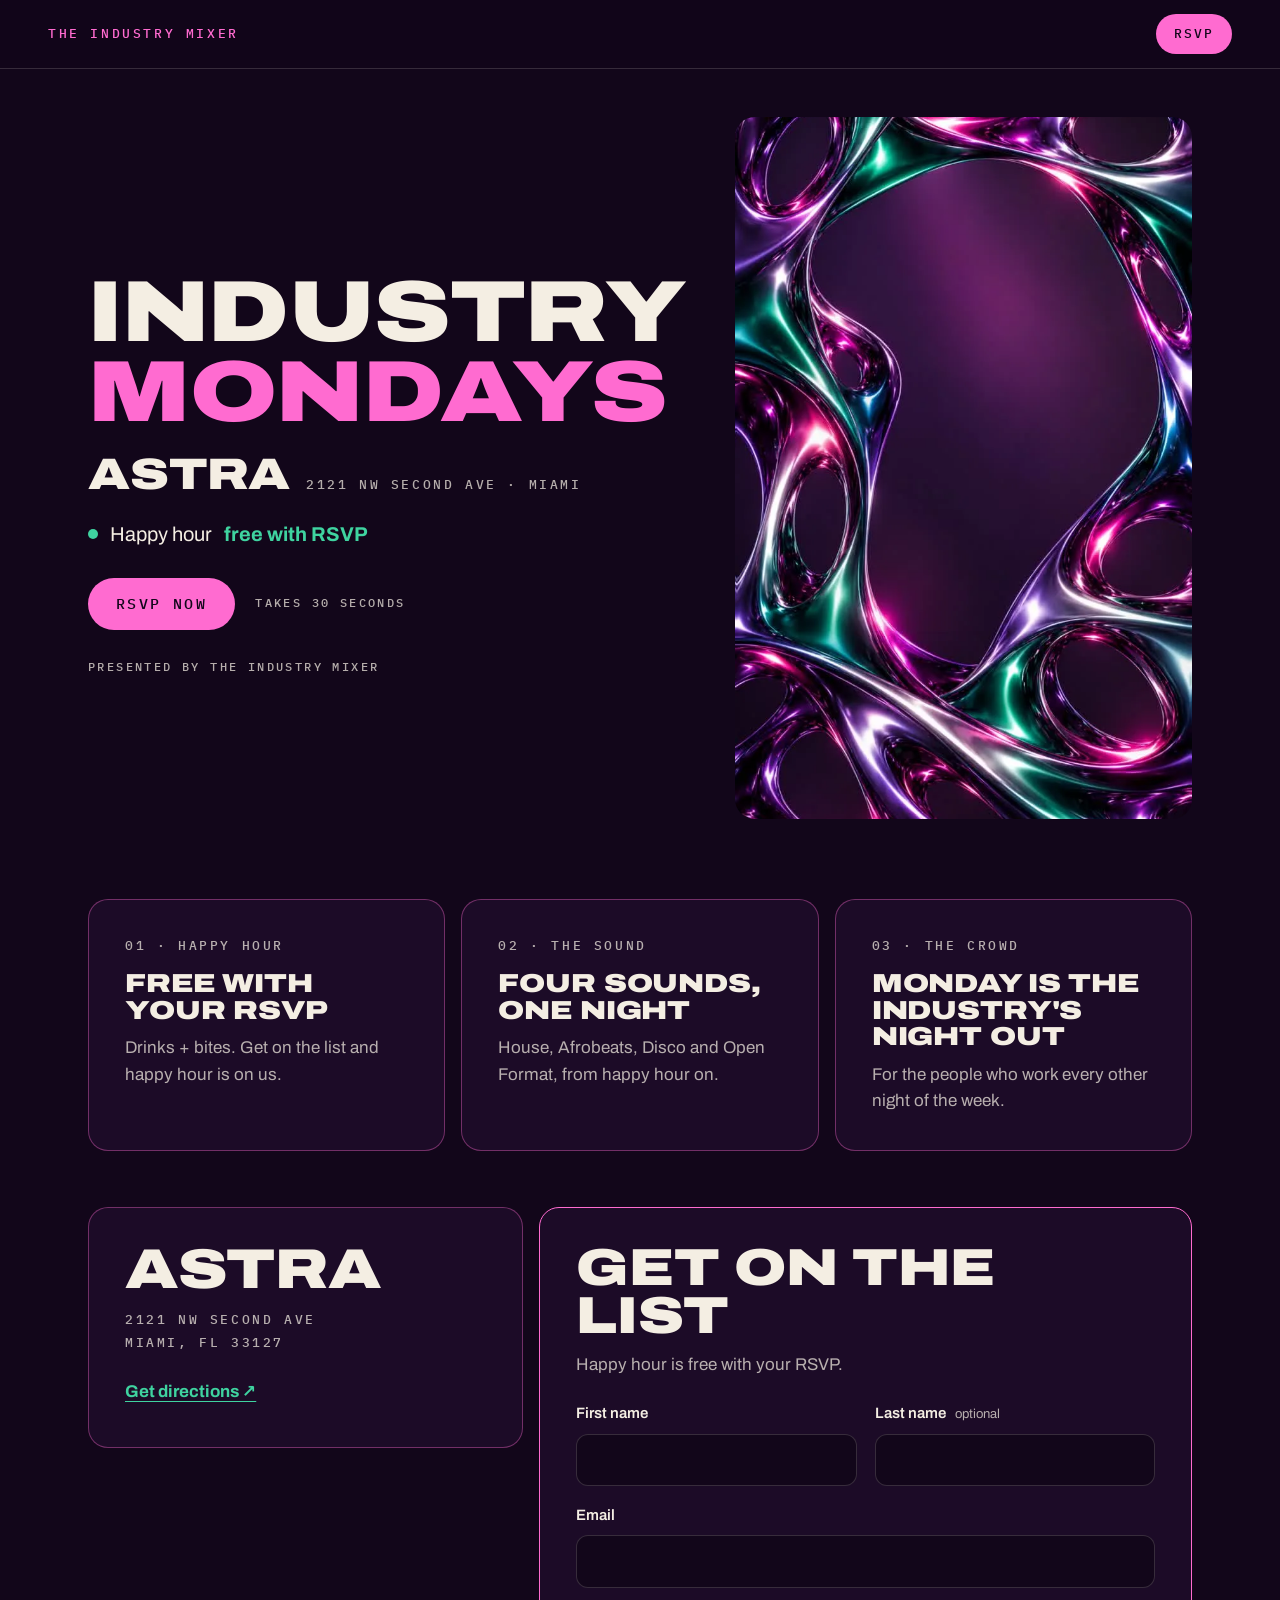
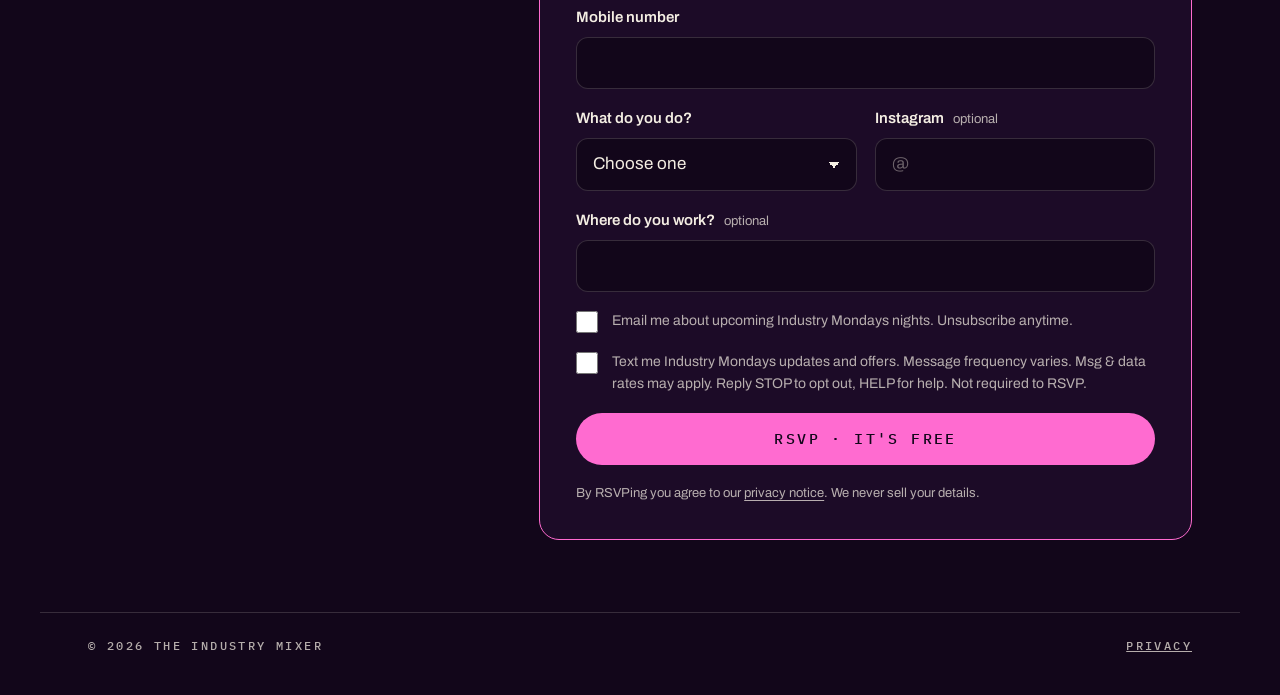
==== index.html @ 119c49f2 "Industry Mondays RSVP site v1 Co-Authored-By: Claude Opus 5.5 <noreply@anthropic.com> Claude-Session" ====
<!doctype html>
<html lang="en">
<head>
<meta charset="utf-8">
<meta name="viewport" content="width=device-width, initial-scale=1, viewport-fit=cover">
<title>Industry Mondays at Astra · RSVP for free happy hour</title>
<meta name="description" content="The Industry Mixer presents Industry Mondays at Astra, Miami. House, Afrobeats, Disco and Open Format. Happy hour is free with your RSVP.">
<meta name="theme-color" content="#12061A">
<meta property="og:title" content="Industry Mondays at Astra">
<meta property="og:description" content="Happy hour is free with your RSVP. House · Afrobeats · Disco · Open Format.">
<meta property="og:image" content="assets/share.jpg">
<meta property="og:type" content="website">
<meta name="twitter:card" content="summary_large_image">
<link rel="preload" href="assets/fonts/Archivo-100-900.woff2" as="font" type="font/woff2" crossorigin>
<link rel="stylesheet" href="styles.css">
</head>
<body>
<a class="skip" href="#rsvp">Skip to RSVP</a>

<header class="bar">
  <span class="mono brand">The Industry Mixer</span>
  <a class="btn btn-sm" href="#rsvp">RSVP</a>
</header>

<main>
  <section class="hero" aria-labelledby="title">
    <div class="hero-media">
      <video class="loop" autoplay muted loop playsinline preload="metadata" poster="assets/sculpture-poster.webp" aria-hidden="true">
        <source src="assets/sculpture-loop.mp4" type="video/mp4">
      </video>
    </div>
    <div class="hero-copy">
      <h1 id="title" class="display title"><span>Industry</span><span class="pink">Mondays</span></h1>
      <p class="venue"><span class="display">Astra</span><span class="mono addr">2121 NW Second Ave · Miami</span></p>
      <p class="offer"><span class="dot" aria-hidden="true"></span>Happy hour <strong>free with RSVP</strong></p>
      <div class="cta-row">
        <a class="btn" href="#rsvp">RSVP now</a>
        <span class="mono small muted">Takes 30 seconds</span>
      </div>
      <p class="mono small muted presenter">Presented by The Industry Mixer</p>
    </div>
  </section>

  <section class="night" aria-label="The night">
    <article class="card">
      <p class="mono label">01 · Happy hour</p>
      <h2 class="display h">Free with your RSVP</h2>
      <p>Drinks + bites. Get on the list and happy hour is on us.</p>
    </article>
    <article class="card">
      <p class="mono label">02 · The sound</p>
      <h2 class="display h">Four sounds, one night</h2>
      <p>House, Afrobeats, Disco and Open Format, from happy hour on.</p>
    </article>
    <article class="card">
      <p class="mono label">03 · The crowd</p>
      <h2 class="display h">Monday is the industry's night out</h2>
      <p>For the people who work every other night of the week.</p>
    </article>
  </section>

  <section class="signup" id="rsvp" aria-labelledby="rsvp-title">
    <div class="where card">
      <h2 class="display venue-big">Astra</h2>
      <address class="mono addr">2121 NW Second Ave<br>Miami, FL 33127</address>
      <a class="link" href="https://www.google.com/maps/search/?api=1&amp;query=Astra%202121%20NW%202nd%20Ave%20Miami%20FL%2033127" target="_blank" rel="noopener">Get directions ↗</a>
    </div>

    <div class="form-card card">
      <div id="form-view">
        <h2 id="rsvp-title" class="display h-lg">Get on the list</h2>
        <p class="lede">Happy hour is free with your RSVP.</p>

        <form id="rsvp-form" novalidate>
          <div class="row2">
            <div class="field">
              <label for="first">First name</label>
              <input id="first" name="first" autocomplete="given-name" required maxlength="60">
              <p class="err" id="first-err"></p>
            </div>
            <div class="field">
              <label for="last">Last name <span class="opt">optional</span></label>
              <input id="last" name="last" autocomplete="family-name" maxlength="60">
            </div>
          </div>
          <div class="field">
            <label for="email">Email</label>
            <input id="email" name="email" type="email" autocomplete="email" inputmode="email" required maxlength="120">
            <p class="err" id="email-err"></p>
          </div>
          <div class="field">
            <label for="phone">Mobile number</label>
            <input id="phone" name="phone" type="tel" autocomplete="tel" inputmode="tel" required maxlength="20">
            <p class="err" id="phone-err"></p>
          </div>
          <div class="row2">
            <div class="field">
              <label for="role">What do you do?</label>
              <select id="role" name="role">
                <option value="">Choose one</option>
                <option>Bartender</option>
                <option>Server</option>
                <option>Host</option>
                <option>Kitchen / chef</option>
                <option>Manager / owner</option>
                <option>DJ / artist</option>
                <option>Promoter</option>
                <option>Brand / marketing</option>
                <option>Not in the industry</option>
              </select>
            </div>
            <div class="field">
              <label for="instagram">Instagram <span class="opt">optional</span></label>
              <input id="instagram" name="instagram" autocomplete="off" autocapitalize="none" maxlength="40" placeholder="@">
            </div>
          </div>
          <div class="field">
            <label for="workplace">Where do you work? <span class="opt">optional</span></label>
            <input id="workplace" name="workplace" autocomplete="organization" maxlength="80">
          </div>

          <!-- Bots fill this hidden field; people never see it -->
          <div class="hp" aria-hidden="true"><label for="company">Company</label><input id="company" name="company" tabindex="-1" autocomplete="off"></div>

          <label class="check">
            <input type="checkbox" id="email_opt" name="email_opt">
            <span>Email me about upcoming Industry Mondays nights. Unsubscribe anytime.</span>
          </label>
          <label class="check">
            <input type="checkbox" id="sms_opt" name="sms_opt">
            <span id="sms-text">Text me Industry Mondays updates and offers. Message frequency varies. Msg &amp; data rates may apply. Reply STOP to opt out, HELP for help. Not required to RSVP.</span>
          </label>

          <button class="btn btn-wide" type="submit" id="submit">RSVP · it's free</button>
          <p class="form-status" id="status" role="status" aria-live="polite"></p>
          <p class="fine">By RSVPing you agree to our <a href="privacy.html">privacy notice</a>. We never sell your details.</p>
        </form>
      </div>

      <div id="done-view" hidden tabindex="-1">
        <h2 class="display h-lg" id="done-title">You're on the list</h2>
        <p class="lede">Happy hour is free with your RSVP at Astra, 2121 NW Second Ave.</p>
        <button class="btn btn-wide" type="button" id="share">Send it to your crew</button>
        <p class="form-status" id="share-status" role="status" aria-live="polite"></p>
      </div>
    </div>
  </section>
</main>

<footer class="foot">
  <span class="mono small">© 2026 The Industry Mixer</span>
  <a class="mono small" href="privacy.html">Privacy</a>
</footer>

<script src="config.js"></script>
<script src="app.js"></script>
</body>
</html>
---- styles.css ----
/* Industry Mondays: RSVP site. Tokens come from the campaign (templates/industry-mondays/im.css). */

@font-face { font-family: 'Archivo'; src: url('assets/fonts/Archivo-100-900.woff2') format('woff2'); font-weight: 100 900; font-stretch: 62% 125%; font-display: swap; }
@font-face { font-family: 'Plex Mono'; src: url('assets/fonts/IBMPlexMono-400.woff2') format('woff2'); font-weight: 400; font-display: swap; }
@font-face { font-family: 'Plex Mono'; src: url('assets/fonts/IBMPlexMono-500.woff2') format('woff2'); font-weight: 500; font-display: swap; }

:root {
  --plum-900: #12061A;
  --plum-800: #1C0B27;
  --plum-700: #2A1338;
  --cream: #F4EEE3;
  --cream-dim: rgba(244, 238, 227, 0.72);
  --pink: #FF6BD0;
  --emerald: #3FD3A0;
  --line: rgba(255, 107, 208, 0.38);
  --line-soft: rgba(244, 238, 227, 0.16);
  --error: #FF8A8A;
  --font-display: 'Archivo', system-ui, sans-serif;
  --font-body: 'Archivo', system-ui, sans-serif;
  --font-mono: 'Plex Mono', ui-monospace, monospace;
  --radius: 20px;
  --gutter: clamp(16px, 4vw, 48px);
  --max: 1200px;
}

* { box-sizing: border-box; margin: 0; padding: 0; }
html { background: var(--plum-900); scroll-behavior: smooth; -webkit-text-size-adjust: 100%; }
body { background: var(--plum-900); color: var(--cream); font-family: var(--font-body); font-stretch: 100%; font-size: 17px; line-height: 1.55; min-height: 100vh; }
img, video { display: block; max-width: 100%; }
a { color: inherit; }
:focus-visible { outline: 3px solid var(--emerald); outline-offset: 3px; border-radius: 6px; }

.display { font-family: var(--font-display); font-weight: 900; font-stretch: 125%; text-transform: uppercase; line-height: 0.92; letter-spacing: -0.005em; }
.mono { font-family: var(--font-mono); font-weight: 500; text-transform: uppercase; letter-spacing: 0.2em; font-size: 13px; }
.small { font-size: 12px; }
.muted { color: var(--cream-dim); }
.pink { color: var(--pink); }
.emerald { color: var(--emerald); }

.skip { position: absolute; left: -999px; top: 8px; background: var(--cream); color: var(--plum-900); padding: 10px 14px; border-radius: 8px; z-index: 10; }
.skip:focus { left: 8px; }

/* Header */
.bar { position: sticky; top: 0; z-index: 5; display: flex; align-items: center; justify-content: space-between;
  padding: 14px var(--gutter); background: rgba(18, 6, 26, 0.9); backdrop-filter: blur(10px); border-bottom: 1px solid var(--line-soft); }
.brand { color: var(--pink); }

/* Buttons */
.btn { display: inline-flex; align-items: center; justify-content: center; min-height: 52px; padding: 0 28px; border: 0; border-radius: 999px;
  background: var(--pink); color: var(--plum-900); font-family: var(--font-mono); font-weight: 500; font-size: 15px; letter-spacing: 0.16em;
  text-transform: uppercase; text-decoration: none; cursor: pointer; transition: transform .15s ease, background .15s ease; }
.btn:hover { background: #FF8ADB; }
.btn:active { transform: translateY(1px); }
.btn[disabled] { opacity: .6; cursor: progress; }
.btn-sm { min-height: 40px; padding: 0 18px; font-size: 13px; }
.btn-wide { width: 100%; }

/* Hero */
main { max-width: var(--max); margin: 0 auto; padding: 0 var(--gutter); }
.hero { display: grid; grid-template-columns: minmax(0, 1fr); gap: 28px; padding: 24px 0 56px; }
.hero > *, .night > *, .signup > * { min-width: 0; }
.hero-media { border-radius: var(--radius); overflow: hidden; aspect-ratio: 4 / 5; max-height: 40vh; width: 100%; background: var(--plum-800); }
.hero-media video { width: 100%; height: 100%; object-fit: cover; }
.kicker { color: var(--pink); }
.hero-copy { container-type: inline-size; }
.title { margin-top: 14px; font-size: clamp(40px, 13.5vw, 120px); font-size: clamp(40px, 14cqi, 120px);   /* sized to its column */ display: flex; flex-direction: column; }
.venue { margin-top: 22px; display: flex; flex-wrap: wrap; align-items: baseline; gap: 6px 16px; }
.venue .display { font-size: clamp(30px, 7vw, 44px); }
.addr { color: var(--cream-dim); font-style: normal; line-height: 1.8; }
.offer { margin-top: 22px; font-size: 20px; display: flex; align-items: center; gap: 12px; }
.offer strong { color: var(--emerald); font-weight: 700; }
.dot { width: 10px; height: 10px; border-radius: 50%; background: var(--emerald); flex: none; }
.presenter { margin-top: 28px; }
.cta-row { margin-top: 28px; display: flex; align-items: center; flex-wrap: wrap; gap: 14px 20px; }

/* The night */
.night { display: grid; grid-template-columns: minmax(0, 1fr); gap: 16px; padding-bottom: 56px; }
.card { background: var(--plum-800); border: 1px solid var(--line); border-radius: var(--radius); padding: 28px; }
.label { color: var(--cream-dim); }
.label.pink { color: var(--pink); }
.label.emerald { color: var(--emerald); }
.h { margin-top: 14px; font-size: 26px; line-height: 1.02; }
.card p:not(.label) { margin-top: 12px; color: var(--cream-dim); }

/* RSVP */
.signup { display: grid; grid-template-columns: minmax(0, 1fr); gap: 16px; padding-bottom: 72px; scroll-margin-top: 80px; }
.venue-big { font-size: 56px; }
.where .addr { display: block; margin-top: 12px; }
.link { display: inline-block; margin-top: 18px; color: var(--emerald); font-weight: 700; text-underline-offset: 4px; padding: 6px 0; }
.form-card { border-color: var(--pink); order: -1; }   /* on phones the form comes before the address */
.h-lg { font-size: clamp(34px, 8vw, 52px); }
.lede { margin-top: 12px; color: var(--cream-dim); }
form { margin-top: 24px; display: grid; gap: 18px; }
.row2 { display: grid; gap: 18px; }
.field { display: grid; gap: 8px; }
label { font-size: 15px; font-weight: 600; }
.opt { font-weight: 400; color: var(--cream-dim); font-size: 13px; margin-left: 6px; }
input, select { width: 100%; min-height: 52px; padding: 12px 16px; border-radius: 12px; border: 1.5px solid var(--line-soft);
  background: var(--plum-900); color: var(--cream); font: inherit; font-size: 17px; }
select { appearance: none; background-image: linear-gradient(45deg, transparent 50%, var(--cream) 50%), linear-gradient(135deg, var(--cream) 50%, transparent 50%);
  background-position: calc(100% - 22px) 23px, calc(100% - 16px) 23px; background-size: 6px 6px; background-repeat: no-repeat; padding-right: 44px; }
input::placeholder { color: rgba(244, 238, 227, 0.4); }
input:focus, select:focus { outline: none; border-color: var(--emerald); box-shadow: 0 0 0 3px rgba(63, 211, 160, 0.28); }
input[aria-invalid="true"] { border-color: var(--error); }
.err { color: var(--error); font-size: 14px; min-height: 0; }
.err:empty { display: none; }
.card p.err { color: var(--error); margin-top: 0; }
.card p.form-status, .card p.fine { margin-top: 0; }
.card p.form-status.bad { color: var(--error); }
.hp { position: absolute; left: -9999px; width: 1px; height: 1px; overflow: hidden; }
.check { display: grid; grid-template-columns: 24px 1fr; gap: 12px; align-items: start; font-weight: 400; font-size: 14px; color: var(--cream-dim); cursor: pointer; }
.check input { width: 22px; height: 22px; min-height: 0; margin-top: 1px; accent-color: var(--emerald); padding: 0; }
.form-status { font-size: 15px; }
.form-status:empty { display: none; }
.form-status.bad { color: var(--error); }
.fine { font-size: 13px; color: var(--cream-dim); }
.fine a { text-underline-offset: 3px; }
#done-view .btn { margin-top: 24px; }
#done-view:focus { outline: none; }

/* Footer */
.foot { max-width: var(--max); margin: 0 auto; padding: 24px var(--gutter) 40px; display: flex; justify-content: space-between; gap: 16px;
  border-top: 1px solid var(--line-soft); color: var(--cream-dim); }

/* Privacy page */
.doc { max-width: 720px; margin: 0 auto; padding: 40px var(--gutter) 72px; }
.doc h1 { font-size: clamp(36px, 8vw, 56px); }
.doc h2 { margin-top: 36px; font-size: 20px; }
.doc p, .doc li { margin-top: 12px; color: var(--cream-dim); }
.doc ul { padding-left: 20px; }

/* Wider screens */
@media (min-width: 720px) {
  .row2 { grid-template-columns: 1fr 1fr; }
  .night { grid-template-columns: repeat(3, minmax(0, 1fr)); }
}
@media (min-width: 960px) {
  .hero { grid-template-columns: minmax(0, 1.15fr) minmax(0, 0.85fr); align-items: center; padding: 48px 0 80px; }
  .hero-copy { order: -1; }
  .hero-media { max-height: 78vh; aspect-ratio: 9 / 14; }
  .signup { grid-template-columns: minmax(0, 0.8fr) minmax(0, 1.2fr); align-items: start; }
  .where { position: sticky; top: 96px; }
  .form-card { order: 0; }
  .card { padding: 36px; }
}

@media (prefers-reduced-motion: reduce) {
  html { scroll-behavior: auto; }
  .btn { transition: none; }
}
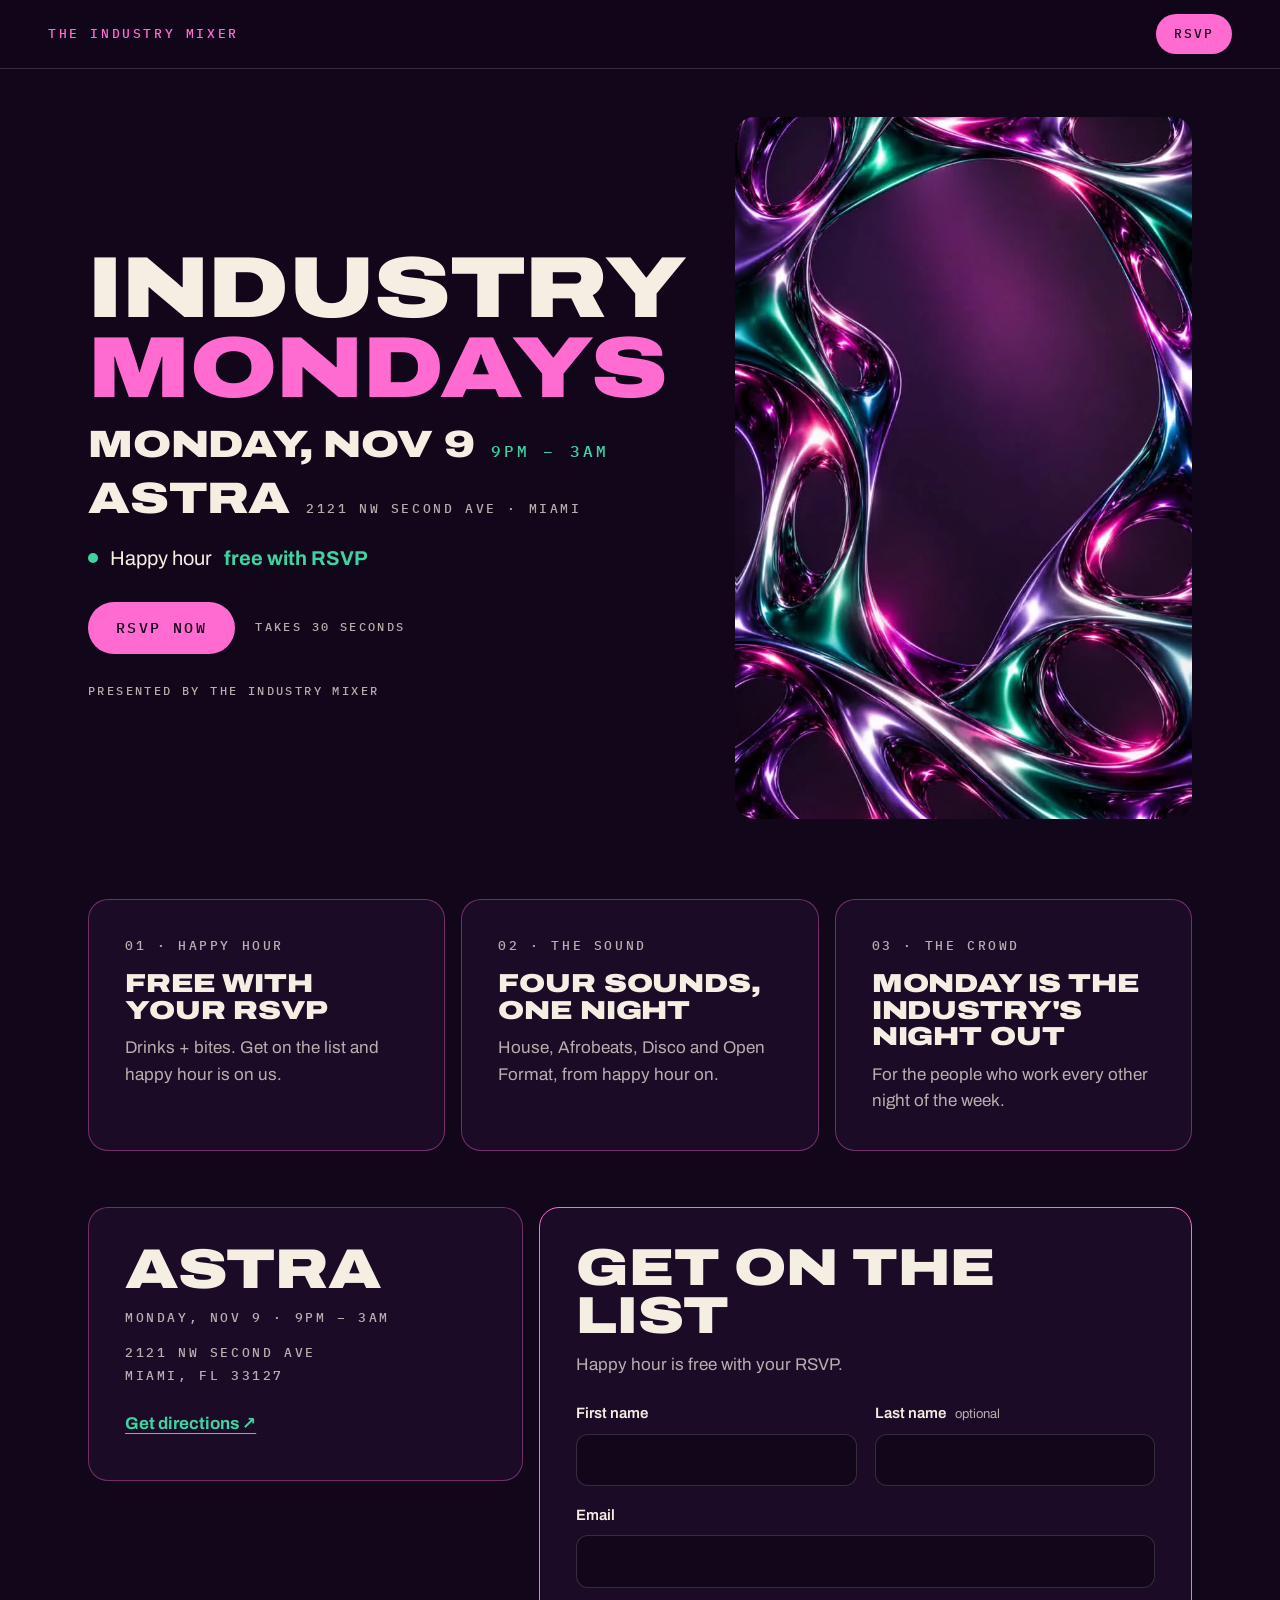
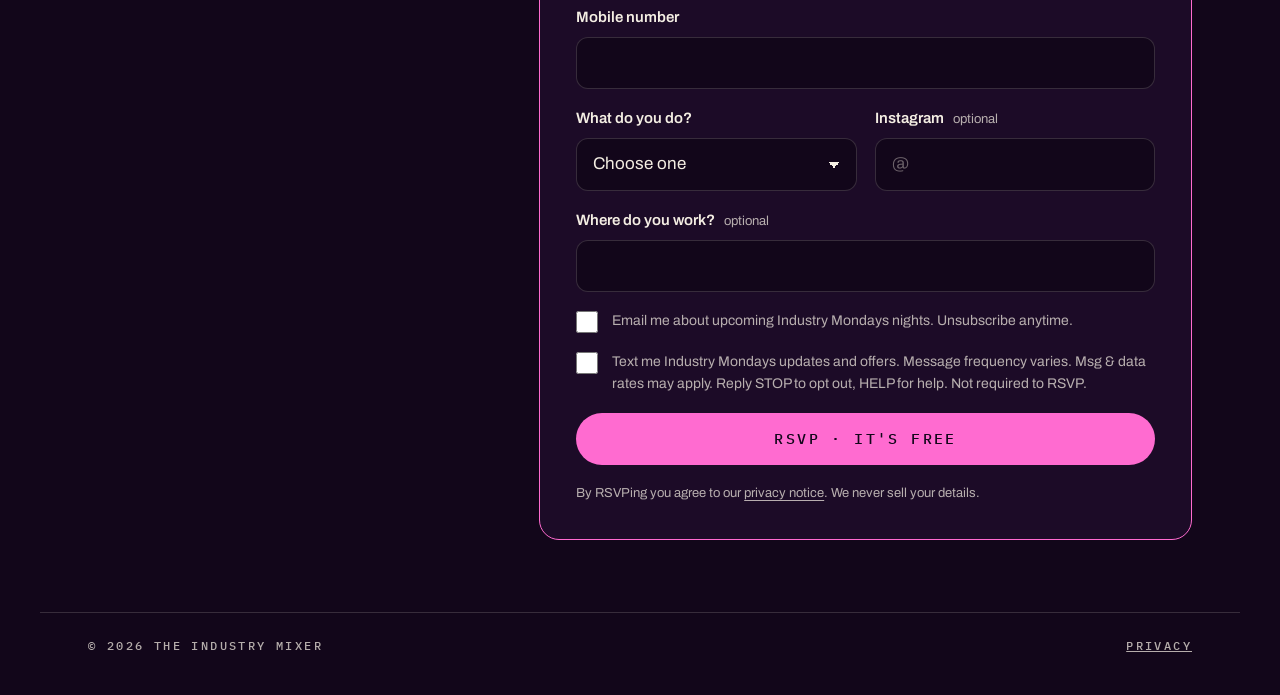
==== commit 291386ed: "Add Monday, Nov 9, 9PM-3AM Co-Authored-By: Claude Opus 5.5 <noreply@anthropic.com> Claude-Session: h" ====
--- a/index.html
+++ b/index.html
@@ -4,10 +4,10 @@
 <meta charset="utf-8">
 <meta name="viewport" content="width=device-width, initial-scale=1, viewport-fit=cover">
 <title>Industry Mondays at Astra · RSVP for free happy hour</title>
-<meta name="description" content="The Industry Mixer presents Industry Mondays at Astra, Miami. House, Afrobeats, Disco and Open Format. Happy hour is free with your RSVP.">
+<meta name="description" content="The Industry Mixer presents Industry Mondays at Astra, Miami, Monday, Nov 9, 9PM–3AM. House, Afrobeats, Disco and Open Format. Happy hour is free with your RSVP.">
 <meta name="theme-color" content="#12061A">
-<meta property="og:title" content="Industry Mondays at Astra">
-<meta property="og:description" content="Happy hour is free with your RSVP. House · Afrobeats · Disco · Open Format.">
+<meta property="og:title" content="Industry Mondays at Astra · Mon, Nov 9">
+<meta property="og:description" content="Monday, Nov 9, 9PM–3AM. Happy hour is free with your RSVP. House · Afrobeats · Disco · Open Format.">
 <meta property="og:image" content="assets/share.jpg">
 <meta property="og:type" content="website">
 <meta name="twitter:card" content="summary_large_image">
@@ -31,6 +31,7 @@
     </div>
     <div class="hero-copy">
       <h1 id="title" class="display title"><span>Industry</span><span class="pink">Mondays</span></h1>
+      <p class="when"><span class="display">Monday, Nov 9</span><span class="mono t">9PM – 3AM</span></p>
       <p class="venue"><span class="display">Astra</span><span class="mono addr">2121 NW Second Ave · Miami</span></p>
       <p class="offer"><span class="dot" aria-hidden="true"></span>Happy hour <strong>free with RSVP</strong></p>
       <div class="cta-row">
@@ -62,6 +63,7 @@
   <section class="signup" id="rsvp" aria-labelledby="rsvp-title">
     <div class="where card">
       <h2 class="display venue-big">Astra</h2>
+      <p class="mono when-sm">Monday, Nov 9 · 9PM – 3AM</p>
       <address class="mono addr">2121 NW Second Ave<br>Miami, FL 33127</address>
       <a class="link" href="https://www.google.com/maps/search/?api=1&amp;query=Astra%202121%20NW%202nd%20Ave%20Miami%20FL%2033127" target="_blank" rel="noopener">Get directions ↗</a>
     </div>
@@ -139,7 +141,7 @@
 
       <div id="done-view" hidden tabindex="-1">
         <h2 class="display h-lg" id="done-title">You're on the list</h2>
-        <p class="lede">Happy hour is free with your RSVP at Astra, 2121 NW Second Ave.</p>
+        <p class="lede">See you Monday, Nov 9 at Astra, 2121 NW Second Ave, from 9PM. Happy hour is free with your RSVP.</p>
         <button class="btn btn-wide" type="button" id="share">Send it to your crew</button>
         <p class="form-status" id="share-status" role="status" aria-live="polite"></p>
       </div>
--- a/styles.css
+++ b/styles.css
@@ -64,7 +64,11 @@
 .kicker { color: var(--pink); }
 .hero-copy { container-type: inline-size; }
 .title { margin-top: 14px; font-size: clamp(40px, 13.5vw, 120px); font-size: clamp(40px, 14cqi, 120px);   /* sized to its column */ display: flex; flex-direction: column; }
-.venue { margin-top: 22px; display: flex; flex-wrap: wrap; align-items: baseline; gap: 6px 16px; }
+.when { margin-top: 20px; display: flex; flex-wrap: wrap; align-items: baseline; gap: 6px 16px; }
+.when .display { font-size: clamp(26px, 6vw, 38px); }
+.when .t { color: var(--emerald); font-size: 16px; }
+.where .when-sm { margin-top: 14px; color: var(--emerald); line-height: 1.6; }
+.venue { margin-top: 14px; display: flex; flex-wrap: wrap; align-items: baseline; gap: 6px 16px; }
 .venue .display { font-size: clamp(30px, 7vw, 44px); }
 .addr { color: var(--cream-dim); font-style: normal; line-height: 1.8; }
 .offer { margin-top: 22px; font-size: 20px; display: flex; align-items: center; gap: 12px; }
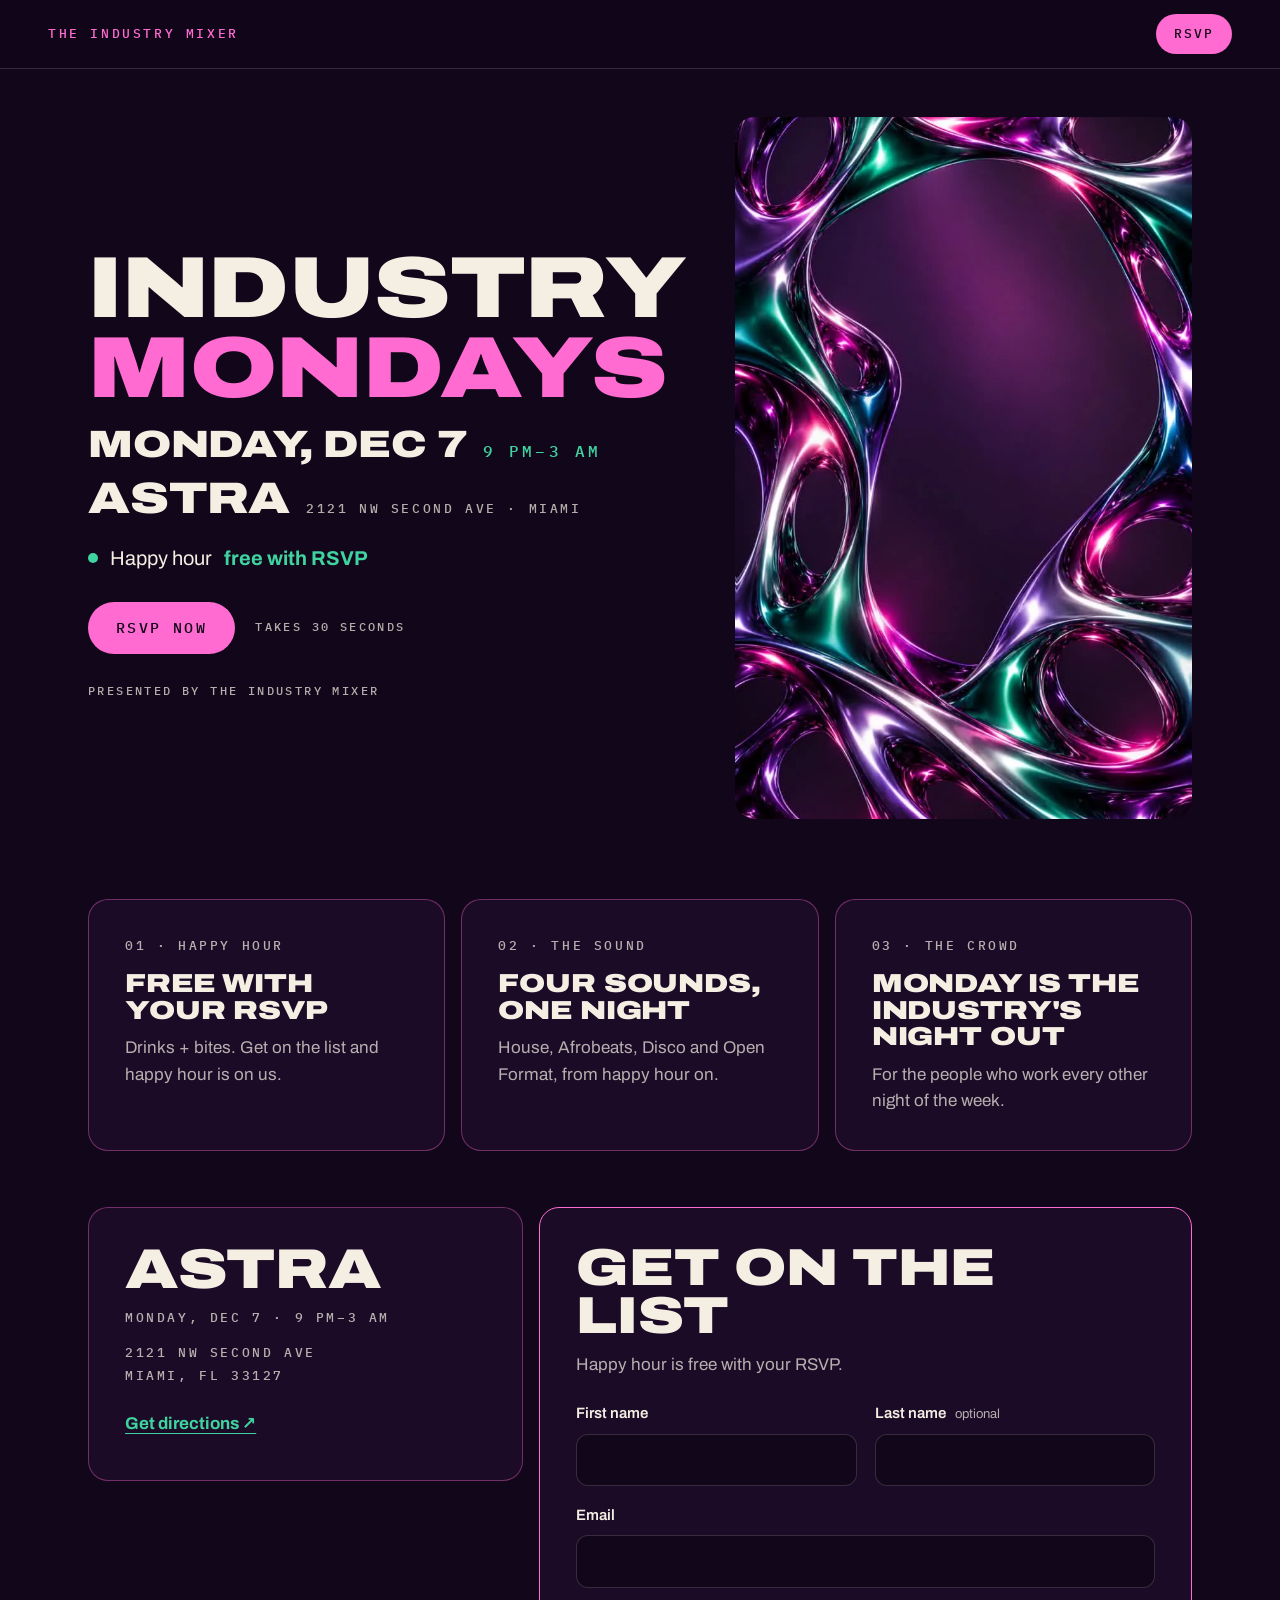
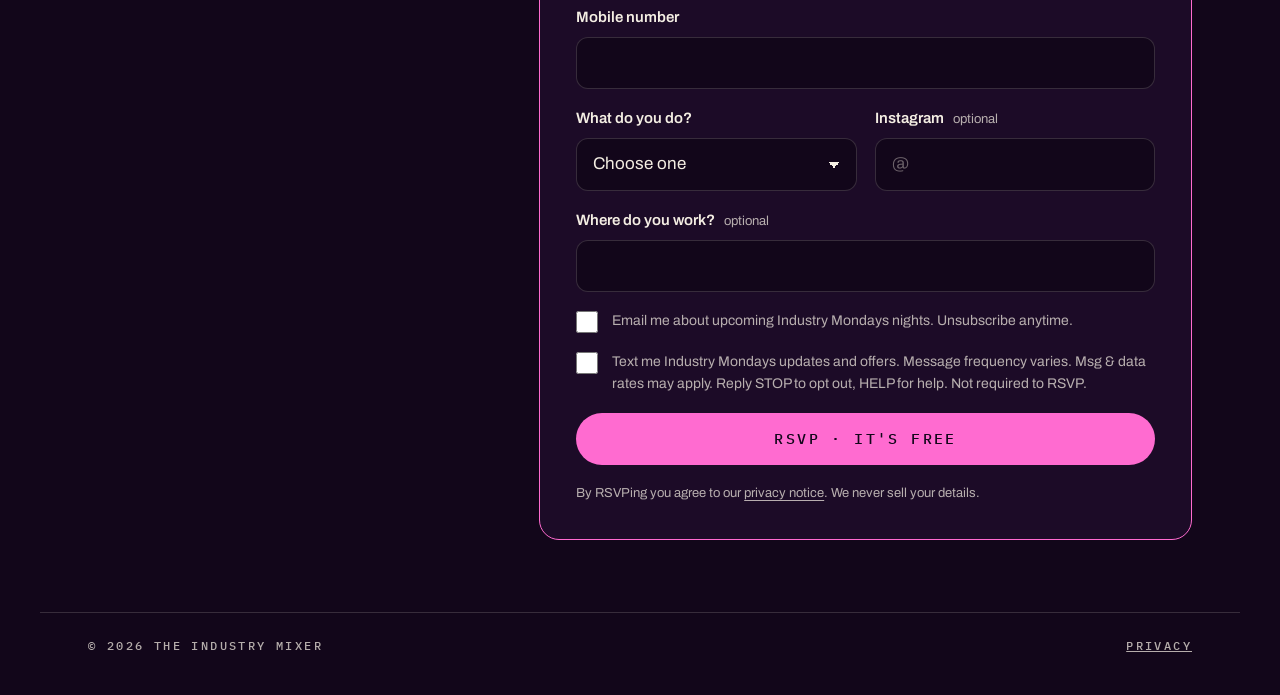
==== commit 299e51ed: "Automatic weekly date: next Monday on the site and in RSVP emails, Settings tab overrides - event-da" ====
--- a/index.html
+++ b/index.html
@@ -4,15 +4,15 @@
 <meta charset="utf-8">
 <meta name="viewport" content="width=device-width, initial-scale=1, viewport-fit=cover">
 <title>Industry Mondays at Astra · RSVP for free happy hour</title>
-<meta name="description" content="The Industry Mixer presents Industry Mondays at Astra, Miami, Monday, Nov 9, 9PM–3AM. House, Afrobeats, Disco and Open Format. Happy hour is free with your RSVP.">
+<meta name="description" content="The Industry Mixer presents Industry Mondays at Astra, Miami, every Monday, 9 PM–3 AM. House, Afrobeats, Disco and Open Format. Happy hour is free with your RSVP.">
 <meta name="theme-color" content="#12061A">
-<meta property="og:title" content="Industry Mondays at Astra · Mon, Nov 9">
-<meta property="og:description" content="Monday, Nov 9, 9PM–3AM. Happy hour is free with your RSVP. House · Afrobeats · Disco · Open Format.">
+<meta property="og:title" content="Industry Mondays at Astra · Every Monday">
+<meta property="og:description" content="Every Monday, 9 PM–3 AM. Happy hour is free with your RSVP. House · Afrobeats · Disco · Open Format.">
 <meta property="og:image" content="assets/share.jpg">
 <meta property="og:type" content="website">
 <meta name="twitter:card" content="summary_large_image">
 <link rel="preload" href="assets/fonts/Archivo-100-900.woff2" as="font" type="font/woff2" crossorigin>
-<link rel="stylesheet" href="styles.css">
+<link rel="stylesheet" href="styles.css?v=20261102">
 </head>
 <body>
 <a class="skip" href="#rsvp">Skip to RSVP</a>
@@ -31,9 +31,10 @@
     </div>
     <div class="hero-copy">
       <h1 id="title" class="display title"><span>Industry</span><span class="pink">Mondays</span></h1>
-      <p class="when"><span class="display">Monday, Nov 9</span><span class="mono t">9PM – 3AM</span></p>
-      <p class="venue"><span class="display">Astra</span><span class="mono addr">2121 NW Second Ave · Miami</span></p>
+      <p class="when"><span class="display" data-im="date">Every Monday</span><span class="mono t" data-im="time">9 PM–3 AM</span></p>
+      <p class="venue"><span class="display" data-im="venue">Astra</span><span class="mono addr" data-im="addr-short">2121 NW Second Ave · Miami</span></p>
       <p class="offer"><span class="dot" aria-hidden="true"></span>Happy hour <strong>free with RSVP</strong></p>
+      <p class="mono small muted" data-im="note" hidden></p>
       <div class="cta-row">
         <a class="btn" href="#rsvp">RSVP now</a>
         <span class="mono small muted">Takes 30 seconds</span>
@@ -62,10 +63,10 @@
 
   <section class="signup" id="rsvp" aria-labelledby="rsvp-title">
     <div class="where card">
-      <h2 class="display venue-big">Astra</h2>
-      <p class="mono when-sm">Monday, Nov 9 · 9PM – 3AM</p>
-      <address class="mono addr">2121 NW Second Ave<br>Miami, FL 33127</address>
-      <a class="link" href="https://www.google.com/maps/search/?api=1&amp;query=Astra%202121%20NW%202nd%20Ave%20Miami%20FL%2033127" target="_blank" rel="noopener">Get directions ↗</a>
+      <h2 class="display venue-big" data-im="venue">Astra</h2>
+      <p class="mono when-sm" data-im="when-line">Every Monday · 9 PM–3 AM</p>
+      <address class="mono addr" data-im="addr-lines">2121 NW Second Ave<br>Miami, FL 33127</address>
+      <a class="link" data-im="maps" href="https://www.google.com/maps/search/?api=1&amp;query=Astra%202121%20NW%202nd%20Ave%20Miami%20FL%2033127" target="_blank" rel="noopener">Get directions ↗</a>
     </div>
 
     <div class="form-card card">
@@ -141,7 +142,7 @@
 
       <div id="done-view" hidden tabindex="-1">
         <h2 class="display h-lg" id="done-title">You're on the list</h2>
-        <p class="lede">See you Monday, Nov 9 at Astra, 2121 NW Second Ave, from 9PM. Happy hour is free with your RSVP.</p>
+        <p class="lede" data-im="done-lede">See you Monday at Astra, 2121 NW Second Ave, from 9 PM. Happy hour is free with your RSVP.</p>
         <button class="btn btn-wide" type="button" id="share">Send it to your crew</button>
         <p class="form-status" id="share-status" role="status" aria-live="polite"></p>
       </div>
@@ -154,7 +155,8 @@
   <a class="mono small" href="privacy.html">Privacy</a>
 </footer>
 
-<script src="config.js"></script>
-<script src="app.js"></script>
+<script src="config.js?v=20261118"></script>
+<script src="event-date.js?v=20261118"></script>
+<script src="app.js?v=20261118"></script>
 </body>
 </html>
--- a/styles.css
+++ b/styles.css
@@ -67,6 +67,7 @@
 .when { margin-top: 20px; display: flex; flex-wrap: wrap; align-items: baseline; gap: 6px 16px; }
 .when .display { font-size: clamp(26px, 6vw, 38px); }
 .when .t { color: var(--emerald); font-size: 16px; }
+@media (max-width: 719px) { .when { flex-direction: column; gap: 6px; } }   /* phones: time on its own line under the date */
 .where .when-sm { margin-top: 14px; color: var(--emerald); line-height: 1.6; }
 .venue { margin-top: 14px; display: flex; flex-wrap: wrap; align-items: baseline; gap: 6px 16px; }
 .venue .display { font-size: clamp(30px, 7vw, 44px); }
